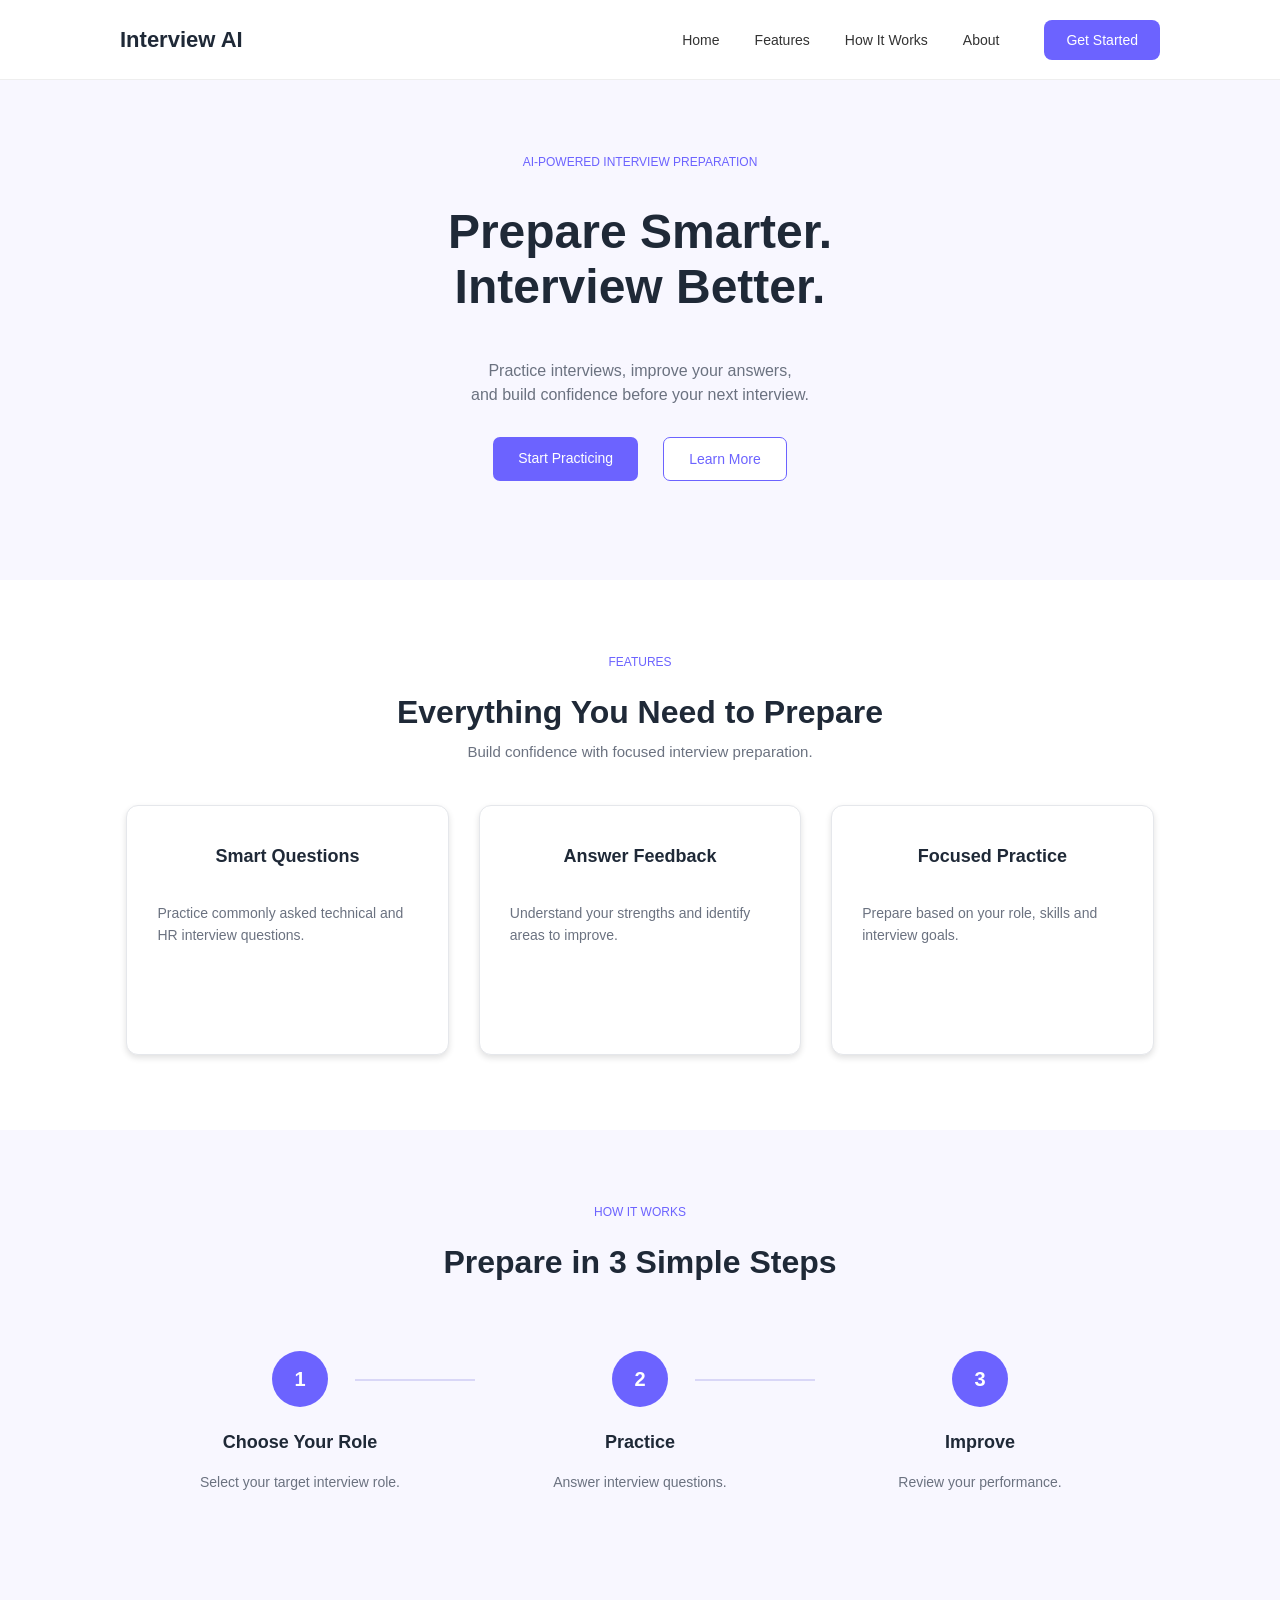
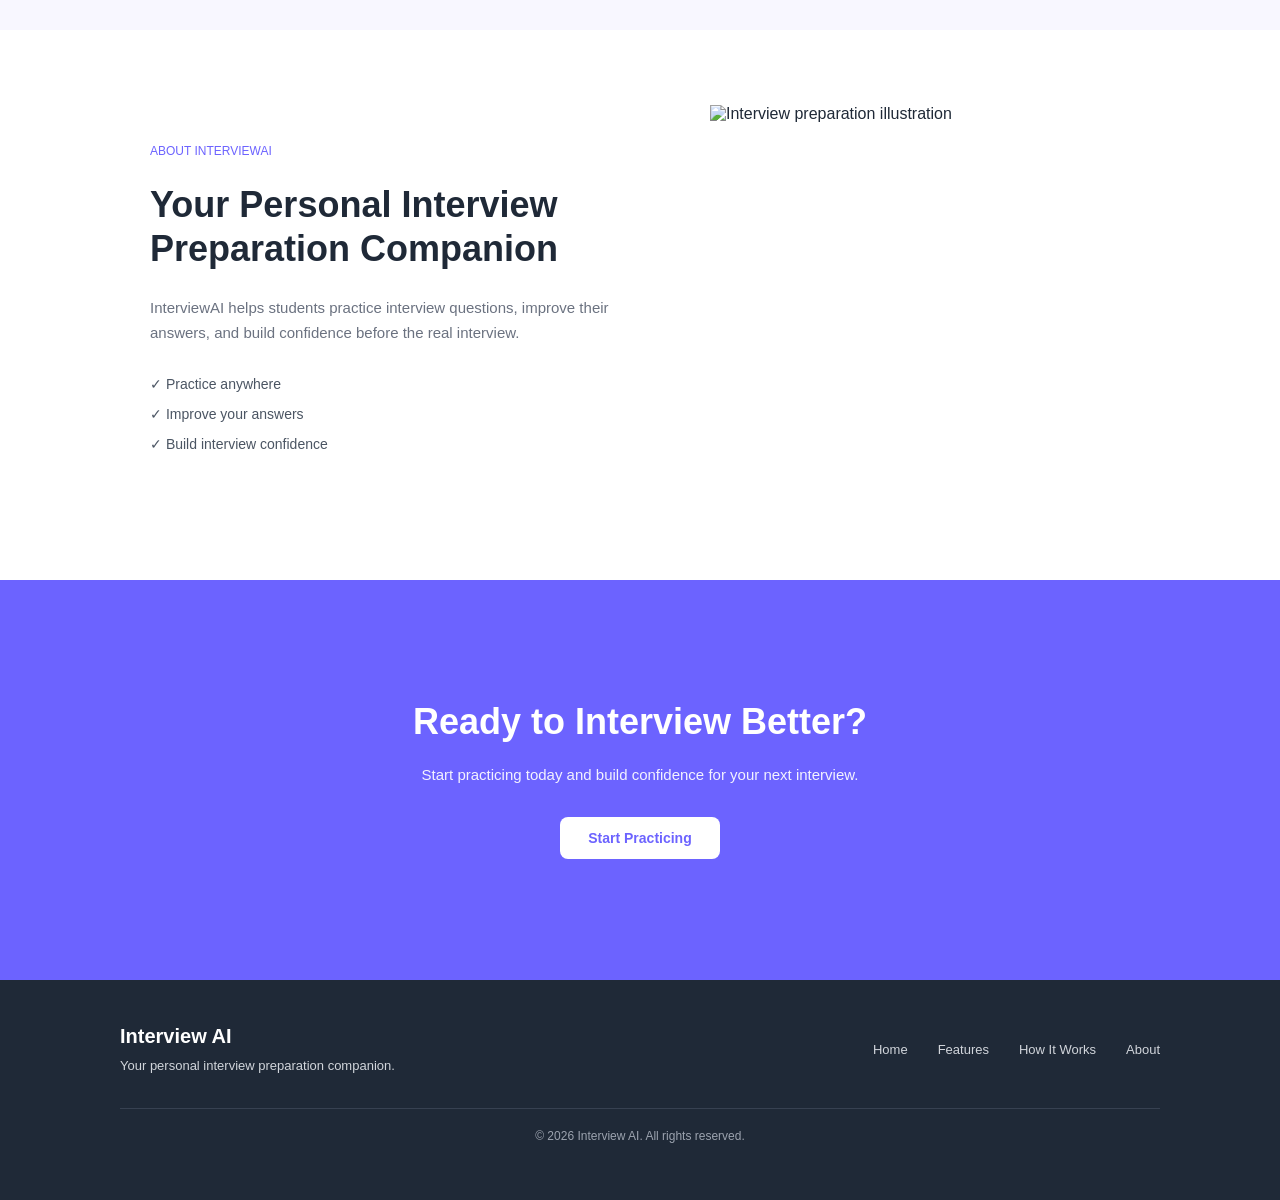
==== index.html @ f7d16310 "Initial project upload" ====
<!DOCTYPE html>
<html lang="en">

<head>
    <meta charset="UTF-8">
    <meta name="viewport" content="width=device-width, initial-scale=1.0">

    <title>Interview AI</title>

    <link rel="stylesheet" href="style.css">
</head>

<body>

    <nav class="navbar">

        <div class="logo">
            Interview AI
        </div>

        <div class="nav-links">
            <a href="#home">Home</a>
            <a href="#features">Features</a>
            <a href="#how-it-works">How It Works</a>
            <a href="#about">About</a>
        </div>

        <a href="#start" class="nav-button">
            Get Started
        </a>

    </nav>


    <section class="hero" id="home">

        <p class="hero-label">
            AI-POWERED INTERVIEW PREPARATION
        </p>

        <h1>
            Prepare Smarter.<br>
            Interview Better.
        </h1>

        <p class="hero-description">
            Practice interviews, improve your answers,<br>
            and build confidence before your next interview.
        </p>

        <div class="hero-buttons">

            <a href="practice.html" class="primary-button">
                Start Practicing
            </a>

            <a href="#how-it-works" class="secondary-button">
                Learn More
            </a>

        </div>

    </section>


    <section class="features" id="features">

        <p class="section-label">
            FEATURES
        </p>

        <h2>
            Everything You Need to Prepare
        </h2>

        <p class="section-description">
            Build confidence with focused interview preparation.
        </p>

        <div class="feature-cards">

            <div class="feature-card">

                <h3>
                    Smart Questions
                </h3>

                <p>
                    Practice commonly asked technical
                    and HR interview questions.
                </p>

            </div>


            <div class="feature-card">

                <h3>
                    Answer Feedback
                </h3>

                <p>
                    Understand your strengths
                    and identify areas to improve.
                </p>

            </div>


            <div class="feature-card">

                <h3>
                    Focused Practice
                </h3>

                <p>
                    Prepare based on your role,
                    skills and interview goals.
                </p>

            </div>

        </div>

    </section>


    <section class="how-it-works" id="how-it-works">

        <p class="section-label">
            HOW IT WORKS
        </p>

        <h2>
            Prepare in 3 Simple Steps
        </h2>

        <div class="steps">

            <div class="step">

                <div class="step-number">
                    1
                </div>

                <h3>
                    Choose Your Role
                </h3>

                <p>
                    Select your target
                    interview role.
                </p>

            </div>


            <div class="step">

                <div class="step-number">
                    2
                </div>

                <h3>
                    Practice
                </h3>

                <p>
                    Answer interview
                    questions.
                </p>

            </div>


            <div class="step">

                <div class="step-number">
                    3
                </div>

                <h3>
                    Improve
                </h3>

                <p>
                    Review your
                    performance.
                </p>

            </div>

        </div>

    </section>


    <section class="about" id="about">

        <div class="about-content">

            <p class="section-label">
                ABOUT INTERVIEWAI
            </p>

            <h2>
                Your Personal Interview<br>
                Preparation Companion
            </h2>

            <p class="about-description">
                InterviewAI helps students practice interview questions,
                improve their answers, and build confidence before the
                real interview.
            </p>

            <div class="benefits">

                <p>
                    ✓ Practice anywhere
                </p>

                <p>
                    ✓ Improve your answers
                </p>

                <p>
                    ✓ Build interview confidence
                </p>

            </div>

        </div>


        <div class="about-image">

            <img
                src="https://i.ibb.co/pjT50QFk/Chat-GPT-Image-Sep-12-2026-11-24-59-AM.png"
                alt="Interview preparation illustration"
            >

        </div>

    </section>


    <section class="cta" id="start">

        <h2>
            Ready to Interview Better?
        </h2>

        <p>
            Start practicing today and build confidence
            for your next interview.
        </p>

        <a href="practice.html" class="cta-button">
            Start Practicing
        </a>

    </section>


    <footer class="footer">

        <div class="footer-top">

            <div class="footer-brand">

                <h3>
                    Interview AI
                </h3>

                <p>
                    Your personal interview preparation companion.
                </p>

            </div>


            <div class="footer-links">

                <a href="#home">
                    Home
                </a>

                <a href="#features">
                    Features
                </a>

                <a href="#how-it-works">
                    How It Works
                </a>

                <a href="#about">
                    About
                </a>

            </div>

        </div>


        <div class="footer-divider"></div>

        <p class="copyright">
            © 2026 Interview AI. All rights reserved.
        </p>

    </footer>

</body>

</html>
---- style.css ----
html {
    scroll-behavior: smooth;
}


* {
    margin: 0;
    padding: 0;
    box-sizing: border-box;
}


body {
    font-family: Arial, sans-serif;
    color: #1f2937;
}


/* NAVBAR */

.navbar {
    height: 80px;
    display: flex;
    align-items: center;
    padding: 0 120px;
    background-color: #ffffff;
    border-bottom: 1px solid #eeeeee;
}


.logo {
    font-size: 22px;
    font-weight: 700;
}


.nav-links {
    display: flex;
    gap: 35px;
    margin-left: auto;
}


.nav-links a {
    text-decoration: none;
    color: #333333;
    font-size: 14px;
    transition: color 0.2s ease;
}


.nav-links a:hover {
    color: #6c63ff;
}


.nav-button {
    text-decoration: none;
    background-color: #6c63ff;
    color: white;
    padding: 12px 22px;
    border-radius: 8px;
    font-size: 14px;
    margin-left: 45px;
}


/* HERO */

.hero {
    height: 500px;
    background-color: #f8f7ff;
    display: flex;
    flex-direction: column;
    align-items: center;
    text-align: center;
    padding-top: 75px;
}


.hero-label {
    font-size: 12px;
    color: #6c63ff;
    font-weight: 500;
    margin-bottom: 35px;
}


.hero h1 {
    font-size: 48px;
    line-height: 1.15;
    color: #1f2937;
    margin-bottom: 45px;
}


.hero-description {
    font-size: 16px;
    line-height: 1.5;
    color: #6b7280;
    margin-bottom: 30px;
}


.hero-buttons {
    display: flex;
    gap: 25px;
}


.primary-button,
.secondary-button {
    text-decoration: none;
    padding: 13px 25px;
    border-radius: 7px;
    font-size: 14px;
}


.primary-button {
    background-color: #6c63ff;
    color: white;
}


.secondary-button {
    border: 1px solid #6c63ff;
    color: #6c63ff;
    background-color: white;
}


/* FEATURES */

.features {
    min-height: 500px;
    background-color: #ffffff;
    text-align: center;
    padding: 75px 120px;
}


.section-label {
    font-size: 12px;
    color: #6c63ff;
    font-weight: 500;
    margin-bottom: 25px;
}


.features h2 {
    font-size: 32px;
    color: #1f2937;
    margin-bottom: 12px;
}


.section-description {
    font-size: 15px;
    color: #6b7280;
    margin-bottom: 45px;
}


.feature-cards {
    display: flex;
    justify-content: center;
    gap: 30px;
}


.feature-card {
    width: 31%;
    min-height: 250px;
    padding: 40px 30px;
    background-color: #ffffff;
    border: 1px solid #e5e7eb;
    border-radius: 12px;
    box-shadow: 0 3px 6px rgba(0, 0, 0, 0.12);
    text-align: left;
    transition: transform 0.2s ease,
                box-shadow 0.2s ease;
}


.feature-card h3 {
    text-align: center;
    font-size: 18px;
    color: #1f2937;
    margin-bottom: 35px;
}


.feature-card p {
    font-size: 14px;
    line-height: 1.6;
    color: #6b7280;
}


.feature-card:hover {
    transform: translateY(-5px);
    box-shadow: 0 8px 18px rgba(0, 0, 0, 0.12);
}


/* HOW IT WORKS */

.how-it-works {
    min-height: 500px;
    background-color: #f8f7ff;
    text-align: center;
    padding: 75px 120px;
}


.how-it-works h2 {
    font-size: 32px;
    color: #1f2937;
    margin-bottom: 70px;
}


.steps {
    display: flex;
    justify-content: center;
    gap: 120px;
}


.step {
    width: 220px;
    position: relative;
}


.step-number {
    width: 56px;
    height: 56px;
    margin: 0 auto 25px;
    border-radius: 50%;
    background-color: #6c63ff;
    color: #ffffff;
    display: flex;
    align-items: center;
    justify-content: center;
    font-size: 20px;
    font-weight: 700;
}


.step h3 {
    font-size: 18px;
    color: #1f2937;
    margin-bottom: 18px;
}


.step p {
    font-size: 14px;
    line-height: 1.6;
    color: #6b7280;
}


.step:not(:last-child)::after {
    content: "";
    position: absolute;
    top: 28px;
    left: 165px;
    width: 120px;
    height: 2px;
    background-color: #d9d7f7;
}


/* ABOUT */

.about {
    min-height: 550px;
    background-color: #ffffff;
    display: flex;
    align-items: center;
    justify-content: space-between;
    padding: 75px 150px;
}


.about-content {
    width: 50%;
}


.about h2 {
    font-size: 36px;
    line-height: 1.2;
    color: #1f2937;
    margin-bottom: 25px;
}


.about-description {
    font-size: 15px;
    line-height: 1.7;
    color: #6b7280;
    max-width: 500px;
    margin-bottom: 30px;
}


.benefits p {
    font-size: 14px;
    color: #4b5563;
    margin-bottom: 14px;
}


.about-image {
    width: 420px;
    height: 400px;
    display: flex;
    align-items: center;
    justify-content: center;
}


.about-image img {
    width: 100%;
    height: 100%;
    object-fit: contain;
}


/* CTA */

.cta {
    height: 400px;
    background-color: #6c63ff;
    display: flex;
    flex-direction: column;
    align-items: center;
    justify-content: center;
    text-align: center;
}


.cta h2 {
    font-size: 36px;
    color: #ffffff;
    margin-bottom: 20px;
}


.cta p {
    font-size: 15px;
    line-height: 1.6;
    color: #f3f2ff;
    margin-bottom: 30px;
}


.cta-button {
    text-decoration: none;
    background-color: #ffffff;
    color: #6c63ff;
    padding: 13px 28px;
    border-radius: 8px;
    font-size: 14px;
    font-weight: 600;
}


/* FOOTER */

.footer {
    min-height: 220px;
    background-color: #1f2937;
    color: #ffffff;
    padding: 45px 120px 25px;
}


.footer-top {
    display: flex;
    justify-content: space-between;
    align-items: center;
}


.footer-brand h3 {
    font-size: 20px;
    margin-bottom: 10px;
}


.footer-brand p {
    font-size: 13px;
    color: #d1d5db;
}


.footer-links {
    display: flex;
    gap: 30px;
}


.footer-links a {
    text-decoration: none;
    color: #d1d5db;
    font-size: 13px;
}


.footer-divider {
    height: 1px;
    background-color: #374151;
    margin: 35px 0 20px;
}


.copyright {
    text-align: center;
    font-size: 12px;
    color: #9ca3af;
}


/* PRACTICE PAGE */

.practice {
    min-height: calc(100vh - 80px);
    background-color: #f8f7ff;
    text-align: center;
    padding: 90px 20px;
}


.practice h1 {
    font-size: 40px;
    color: #1f2937;
    margin-bottom: 20px;
}


.practice-description {
    font-size: 15px;
    color: #6b7280;
    margin-bottom: 45px;
}


.practice-card {
    width: 450px;
    margin: 0 auto;
    padding: 40px;
    background-color: #ffffff;
    border: 1px solid #e5e7eb;
    border-radius: 12px;
    box-shadow: 0 3px 10px rgba(0, 0, 0, 0.08);
    text-align: left;
}


.practice-card label {
    display: block;
    font-size: 14px;
    font-weight: 600;
    color: #1f2937;
    margin-bottom: 10px;
}


.practice-card select {
    width: 100%;
    padding: 13px;
    border: 1px solid #d1d5db;
    border-radius: 7px;
    font-size: 14px;
    color: #374151;
    margin-bottom: 25px;
}


.practice-button {
    width: 100%;
    padding: 13px;
    border: none;
    border-radius: 7px;
    background-color: #6c63ff;
    color: #ffffff;
    font-size: 14px;
    cursor: pointer;
}


.practice-home-link {
    display: inline-block;
    margin-top: 25px;
    text-decoration: none;
    color: #6c63ff;
    font-size: 14px;
}


/* INTERVIEW PAGE */

.interview {
    min-height: calc(100vh - 80px);
    background-color: #f8f7ff;
    text-align: center;
    padding: 75px 20px;
}


.interview h1 {
    font-size: 40px;
    color: #1f2937;
    margin-bottom: 15px;
}


.interview-role {
    font-size: 15px;
    color: #6b7280;
    margin-bottom: 40px;
}


.question-card {
    width: 650px;
    margin: 0 auto;
    padding: 40px;
    background-color: #ffffff;
    border: 1px solid #e5e7eb;
    border-radius: 12px;
    box-shadow: 0 3px 10px rgba(0, 0, 0, 0.08);
    text-align: left;
}


.question-number {
    font-size: 13px;
    color: #6c63ff;
    font-weight: 600;
    margin-bottom: 12px;
}


.progress-bar {
    width: 100%;
    height: 8px;
    background-color: #e5e7eb;
    border-radius: 10px;
    margin-bottom: 25px;
    overflow: hidden;
}


.progress-fill {
    height: 100%;
    width: 20%;
    background-color: #6c63ff;
    border-radius: 10px;
    transition: width 0.4s ease;
}


.question-card h2 {
    font-size: 22px;
    color: #1f2937;
    margin-bottom: 15px;
}


.answer-instruction {
    font-size: 13px;
    color: #6b7280;
    margin-bottom: 10px;
}


.question-card textarea {
    width: 100%;
    height: 150px;
    padding: 15px;
    border: 1px solid #d1d5db;
    border-radius: 7px;
    resize: none;
    font-family: Arial, sans-serif;
    font-size: 14px;
    margin-bottom: 20px;
}


#answer-feedback {
    font-size: 13px;
    color: #6c63ff;
    margin-bottom: 15px;
    min-height: 18px;
}


#ai-message {
    font-size: 13px;
    color: #6c63ff;
    margin-bottom: 15px;
    text-align: center;
}


#answer-count {
    font-size: 13px;
    color: #6b7280;
    margin-bottom: 20px;
}


.next-button {
    padding: 13px 25px;
    border: none;
    border-radius: 7px;
    background-color: #6c63ff;
    color: #ffffff;
    font-size: 14px;
    cursor: pointer;
}


.back-practice-link {
    display: inline-block;
    margin-top: 25px;
    text-decoration: none;
    color: #6c63ff;
    font-size: 14px;
}


.back-practice-link:hover,
.practice-home-link:hover {
    color: #4f46e5;
}


/* RESULT PAGE */

.result {
    min-height: calc(100vh - 80px);
    background-color: #f8f7ff;
    text-align: center;
    padding: 75px 20px;
}


.result h1 {
    font-size: 40px;
    color: #1f2937;
    margin-bottom: 15px;
}


.result-description {
    font-size: 15px;
    color: #6b7280;
    margin-bottom: 40px;
}


.result-card {
    width: 650px;
    margin: 0 auto;
    padding: 40px;
    background-color: #ffffff;
    border: 1px solid #e5e7eb;
    border-radius: 12px;
    box-shadow: 0 3px 10px rgba(0, 0, 0, 0.08);
}


.result-card h2 {
    font-size: 22px;
    color: #1f2937;
    margin-bottom: 30px;
}


.result-item {
    display: flex;
    justify-content: space-between;
    padding: 15px 0;
    border-bottom: 1px solid #eeeeee;
    font-size: 14px;
}


.result-item span {
    color: #6b7280;
}


.result-item strong {
    color: #1f2937;
}


.result-score {
    margin: 30px 0;
    padding: 20px 0;
    border-top: 1px solid #eeeeee;
    border-bottom: 1px solid #eeeeee;
}


.result-score p {
    font-size: 14px;
    color: #6b7280;
    margin-bottom: 8px;
}


.result-score strong {
    font-size: 42px;
    color: #6c63ff;
}


.performance-level {
    display: inline-block;
    font-size: 14px;
    font-weight: 600;
    color: #6c63ff;
    background-color: #f0efff;
    padding: 8px 16px;
    border-radius: 20px;
    margin-bottom: 25px;
}


.feedback {
    font-size: 14px;
    line-height: 1.6;
    color: #6b7280;
    margin-bottom: 25px;
}


.review-heading {
    font-size: 20px !important;
    color: #1f2937;
    margin-bottom: 20px !important;
    text-align: left;
}


#answer-review {
    margin-top: 30px;
    text-align: left;
}


.review-item {
    background-color: #f8f7ff;
    border: 1px solid #e5e7eb;
    border-radius: 10px;
    padding: 20px;
    margin-bottom: 15px;
}


.review-item h3 {
    font-size: 15px;
    color: #1f2937;
    margin-bottom: 10px;
}


.review-item p {
    font-size: 14px;
    line-height: 1.6;
    color: #6b7280;
    white-space: pre-wrap;
}


.retry-text {
    font-size: 14px;
    color: #6b7280;
    margin-bottom: 15px;
    margin-top: 30px;
}


.try-again-button,
.home-button {
    display: inline-block;
    text-decoration: none;
    padding: 13px 25px;
    border-radius: 7px;
    font-size: 14px;
    transition: opacity 0.2s ease,
                transform 0.2s ease;
}


.try-again-button {
    background-color: #6c63ff;
    color: #ffffff;
}


.home-button {
    color: #6c63ff;
    border: 1px solid #6c63ff;
    background-color: #ffffff;
    margin-left: 10px;
}


/* HOVER EFFECTS */

.primary-button:hover,
.nav-button:hover,
.cta-button:hover,
.practice-button:hover,
.next-button:hover,
.try-again-button:hover,
.home-button:hover {
    opacity: 0.85;
    transform: translateY(-2px);
}


/* MOBILE */

@media (max-width: 768px) {

    .navbar {
        padding: 0 20px;
    }


    .nav-links {
        gap: 15px;
    }


    .nav-button {
        display: none;
    }


    .hero {
        height: auto;
        min-height: 500px;
        padding: 70px 20px;
    }


    .hero h1 {
        font-size: 36px;
    }


    .hero-description br {
        display: none;
    }


    .hero-buttons {
        flex-direction: column;
        width: 100%;
        max-width: 250px;
    }


    .features {
        padding: 70px 30px;
    }


    .feature-cards {
        flex-direction: column;
        align-items: center;
    }


    .feature-card {
        width: 100%;
        max-width: 400px;
    }


    .how-it-works {
        padding: 70px 30px;
    }


    .steps {
        flex-direction: column;
        align-items: center;
        gap: 40px;
    }


    .step:not(:last-child)::after {
        display: none;
    }


    .about {
        flex-direction: column;
        padding: 60px 30px;
    }


    .about-content {
        width: 100%;
    }


    .about-image {
        width: 100%;
        max-width: 420px;
        margin-top: 40px;
    }


    .practice-card,
    .question-card,
    .result-card {
        width: 100%;
        max-width: 650px;
    }


    .practice h1,
    .interview h1,
    .result h1 {
        font-size: 32px;
    }


    .footer {
        height: auto;
        padding: 40px 30px;
    }


    .footer-top {
        flex-direction: column;
        gap: 30px;
        text-align: center;
    }


    .footer-links {
        flex-wrap: wrap;
        justify-content: center;
    }


    .home-button {
        margin-left: 5px;
        margin-top: 10px;
    }

}
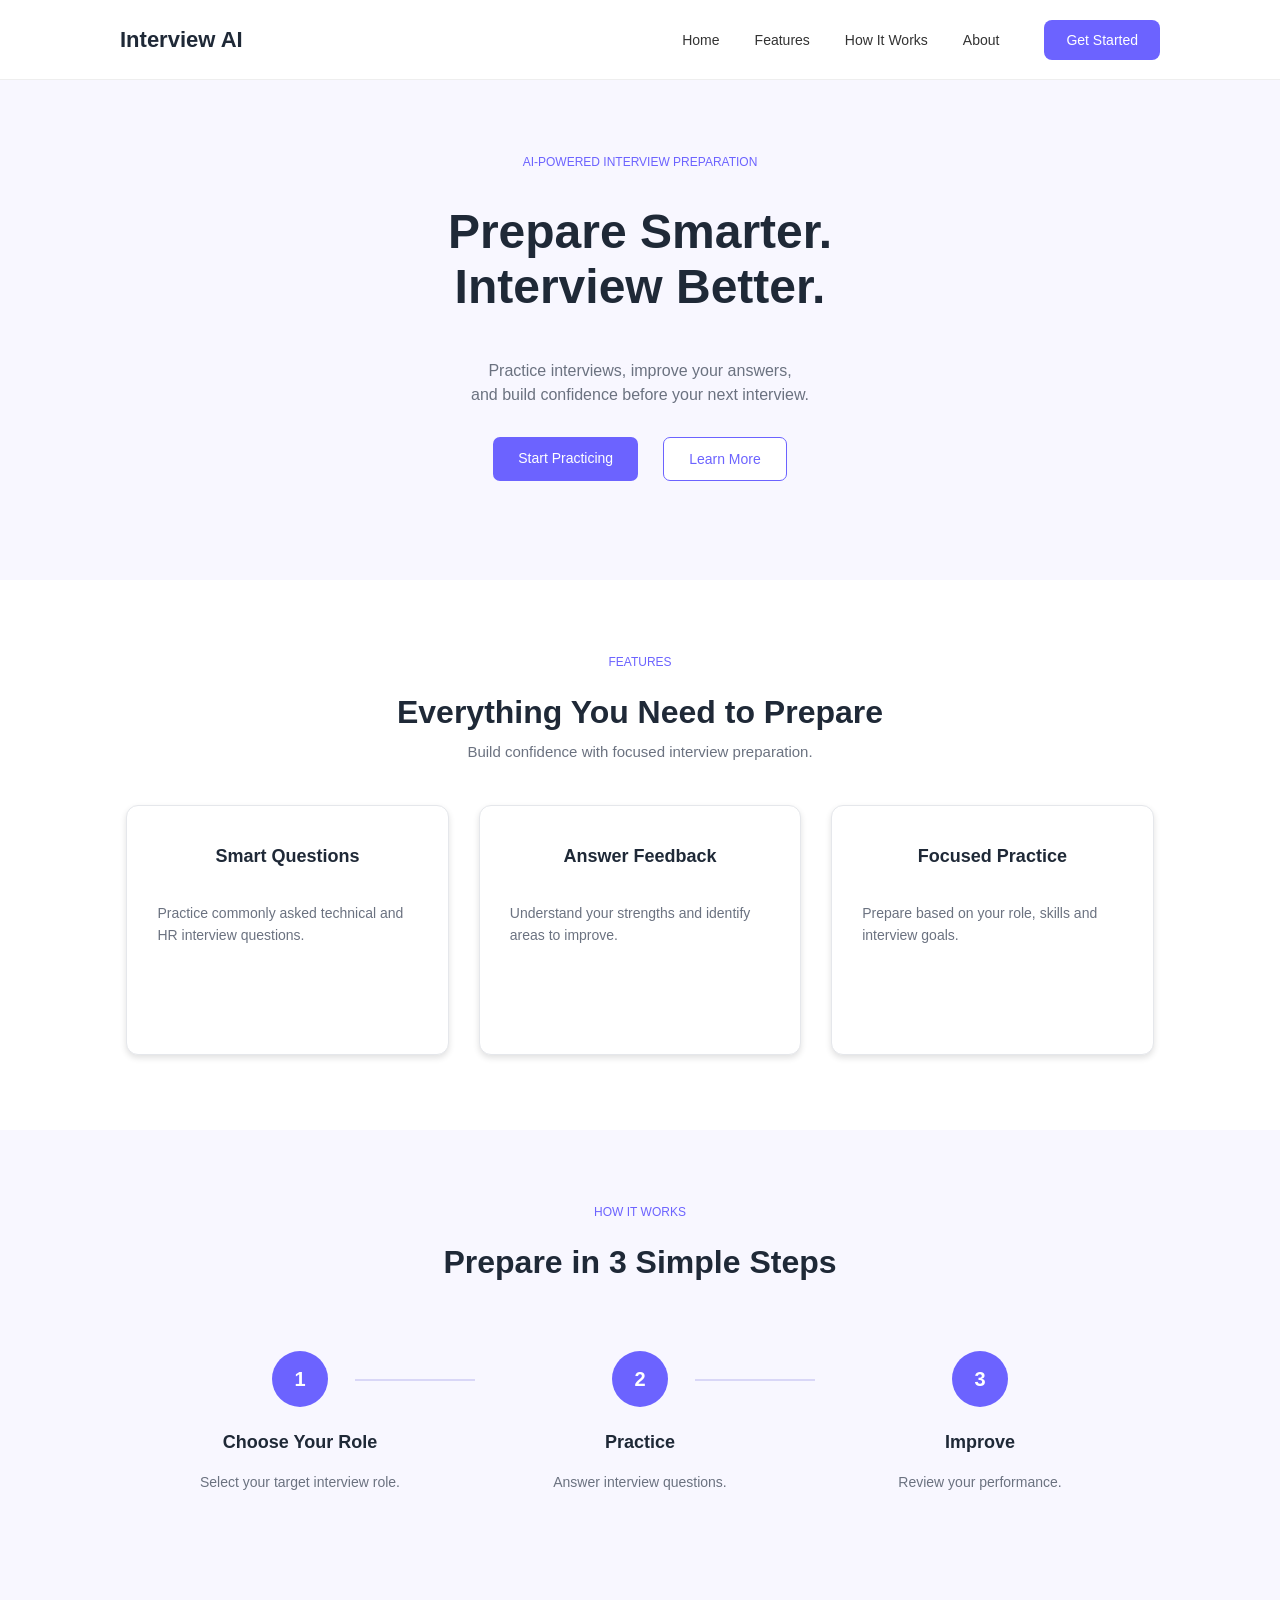
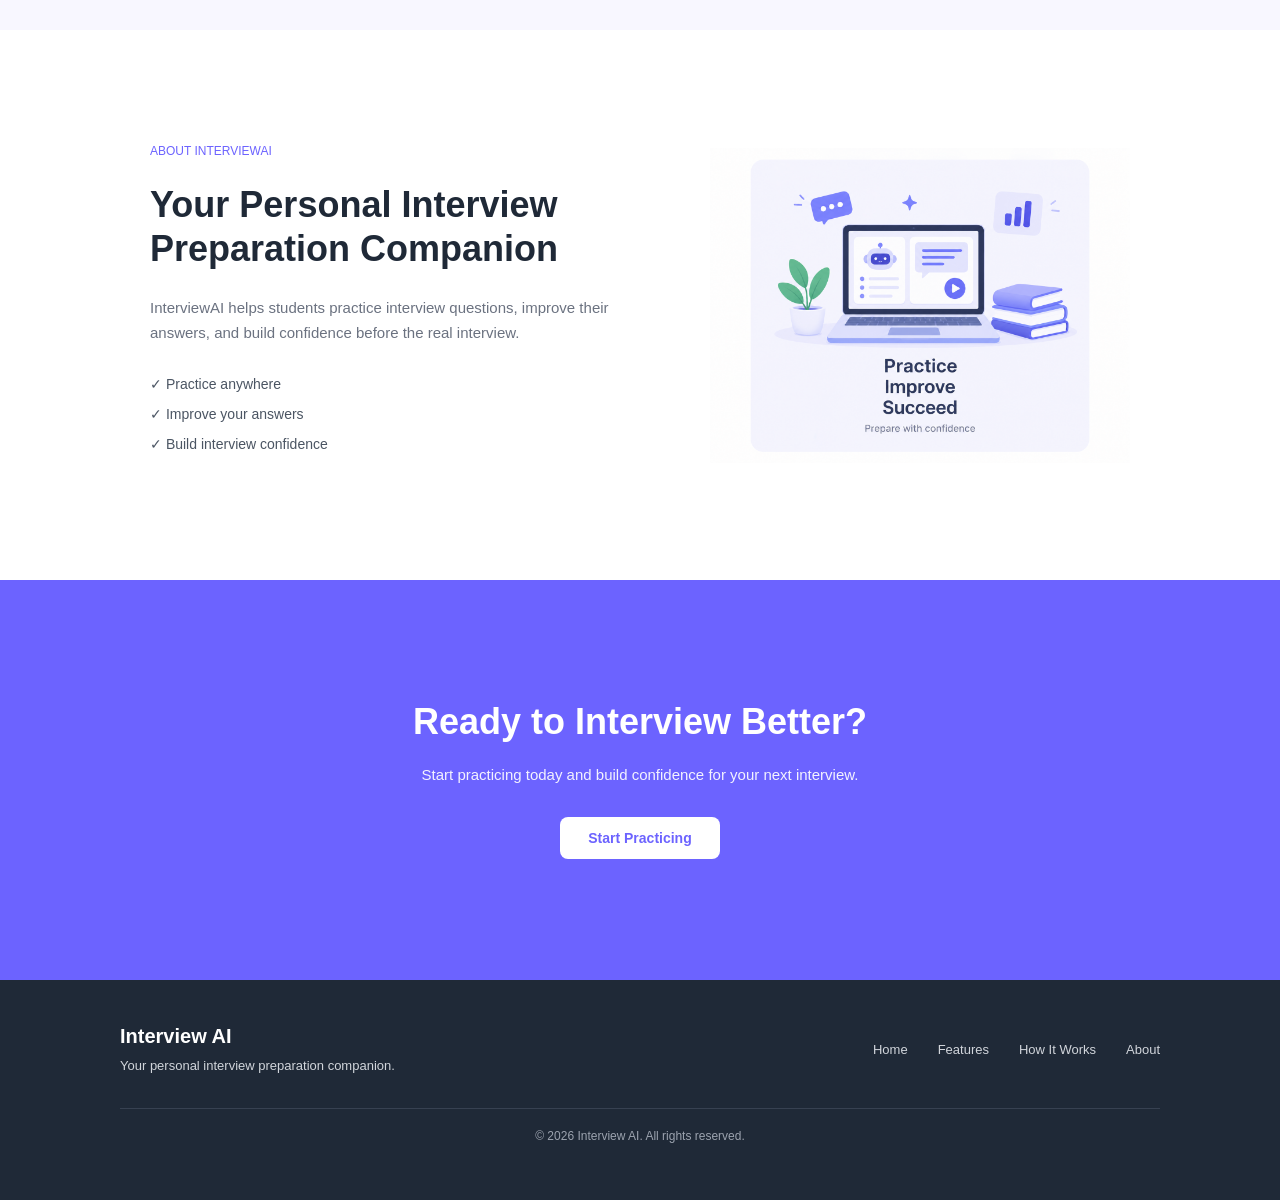
==== commit 37b14d10: "Update index.html" ====
--- a/index.html
+++ b/index.html
@@ -235,10 +235,8 @@
 
         <div class="about-image">
 
-            <img
-                src="https://i.ibb.co/pjT50QFk/Chat-GPT-Image-Sep-12-2026-11-24-59-AM.png"
-                alt="Interview preparation illustration"
-            >
+          <img src="interview.png"
+     alt="Interview preparation illustration">
 
         </div>
 
@@ -313,4 +311,4 @@
 
 </body>
 
-</html>+</html>
